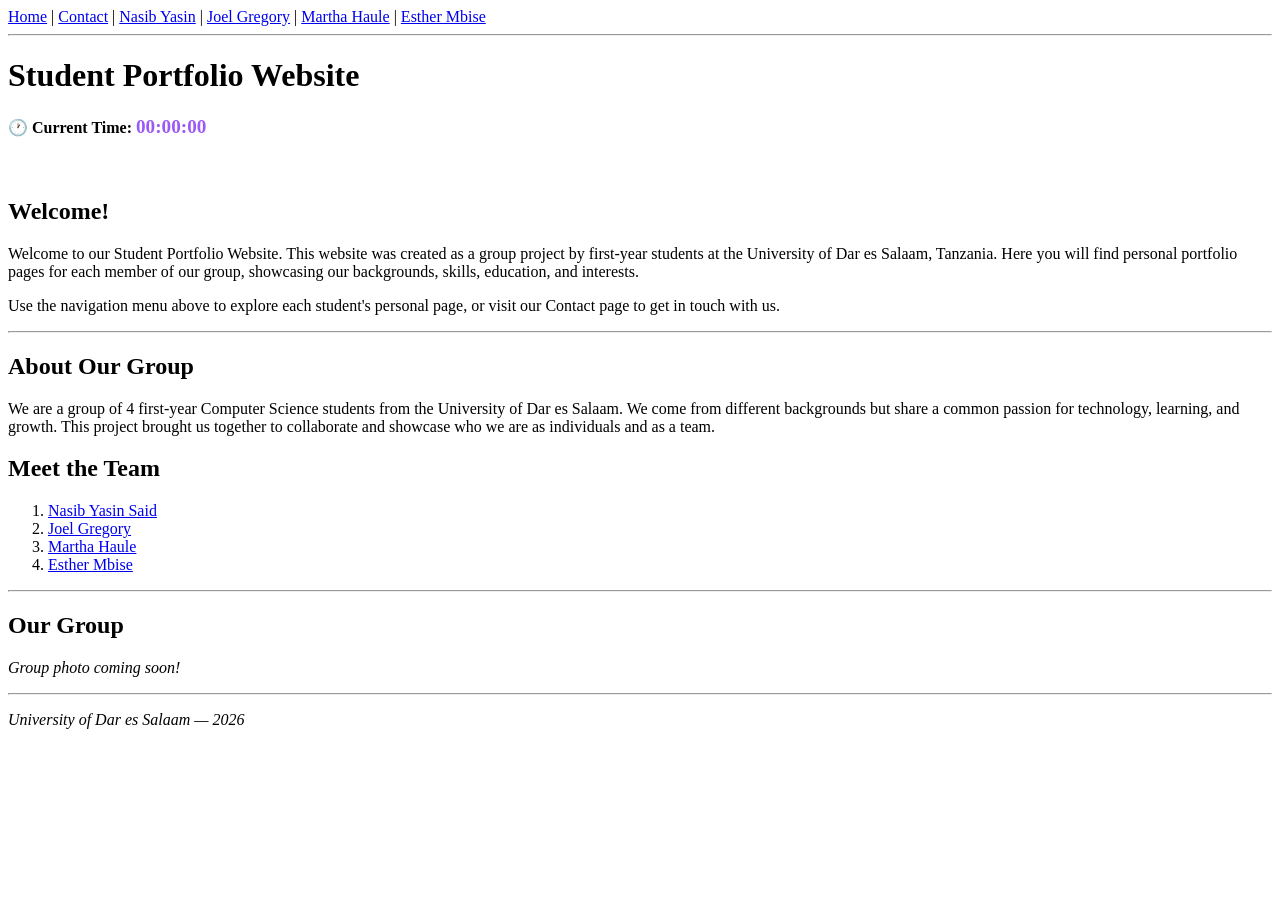
==== index.html @ c9c975cb "Add files via upload" ====
<!DOCTYPE html>
<html lang="en">

<head>
    <meta charset="UTF-8">
    <meta name="viewport" content="width=device-width, initial-scale=1.0">
    <title>Student Portfolio Website</title>
</head>

<body>

    <!-- ============================================================
         NAVIGATION MENU - Links to all group pages
         ============================================================ -->
    <nav>
        <a href="index.html">Home</a> |
        <a href="contact.html">Contact</a> |
        <a href="profile1.html">Nasib Yasin</a> |
        <a href="profile2.html">Joel Gregory</a> |
        <a href="profile3.html">Martha Haule</a> |
        <a href="profile4.html">Esther Mbise</a>
    </nav>

    <hr>

    <!-- ============================================================
         WEBSITE TITLE
         ============================================================ -->
    <h1>Student Portfolio Website</h1>

    <!-- Live Clock -->
    <p><strong>🕐 Current Time:</strong> <span id="liveClock" style="font-size:1.2rem; color:#9b59f5; font-weight:bold;">00:00:00</span></p>

    <!-- Typewriter welcome message -->
    <p id="typewriterText" style="font-size:1.1rem; font-style:italic; margin-top:0.5rem; min-height:1.5rem;"></p>

    <!-- ============================================================
         WELCOME MESSAGE
         ============================================================ -->
    <h2>Welcome!</h2>
    <p>
        Welcome to our Student Portfolio Website. This website was created as a group project
        by first-year students at the University of Dar es Salaam, Tanzania.
        Here you will find personal portfolio pages for each member of our group,
        showcasing our backgrounds, skills, education, and interests.
    </p>
    <p>
        Use the navigation menu above to explore each student's personal page,
        or visit our Contact page to get in touch with us.
    </p>

    <hr>

    <!-- ============================================================
         GROUP INTRODUCTION
         ============================================================ -->
    <h2>About Our Group</h2>
    <p>
        We are a group of 4 first-year Computer Science students from the
        University of Dar es Salaam. We come from different backgrounds but share
        a common passion for technology, learning, and growth.
        This project brought us together to collaborate and showcase who we are
        as individuals and as a team.
    </p>

    <!-- ============================================================
         GROUP MEMBERS LIST
         ============================================================ -->
    <h2>Meet the Team</h2>
    <ol>
        <li><a href="profile1.html">Nasib Yasin Said</a></li>
        <li><a href="profile2.html">Joel Gregory</a></li>
        <li><a href="profile3.html">Martha Haule</a></li>
        <li><a href="profile4.html">Esther Mbise</a></li>
    </ol>

    <hr>

    <!-- ============================================================
         GROUP IMAGE (optional - add group photo to images folder)
         ============================================================ -->
    <h2>Our Group</h2>
    <p><em>Group photo coming soon!</em></p>
    <!-- Uncomment below and add your group photo to the images folder -->
    <!-- <img src="images/group.jpg" alt="Group Photo" width="400"> -->

    <hr>

    <!-- Footer -->
    <p><em>University of Dar es Salaam &mdash; 2026</em></p>

  <script src="js/home.js" defer></script>

</body>

</html>
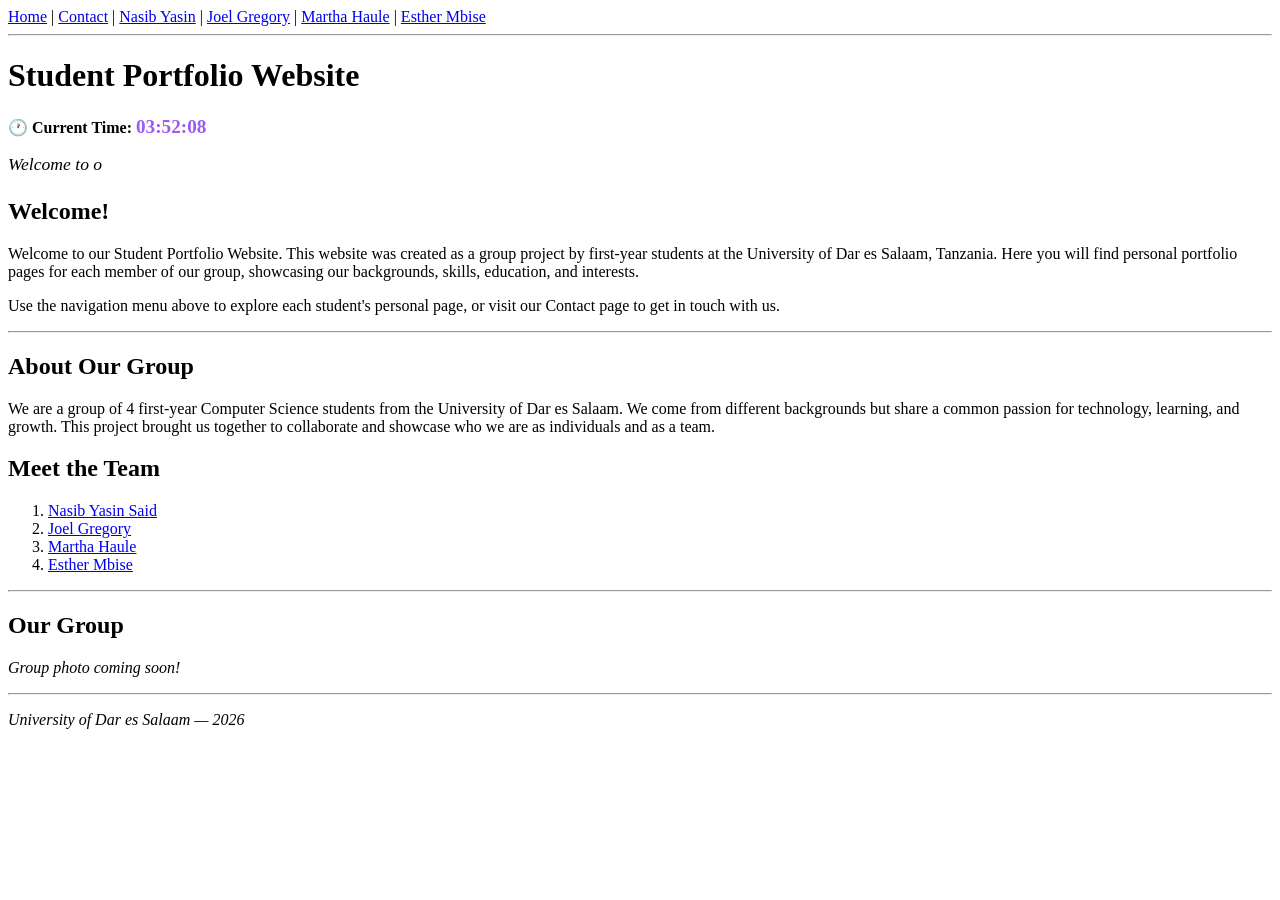
==== commit 80cee137: "Update index.html" ====
--- a/index.html
+++ b/index.html
@@ -89,7 +89,7 @@
     <!-- Footer -->
     <p><em>University of Dar es Salaam &mdash; 2026</em></p>
 
-  <script src="js/home.js" defer></script>
+  <script src="home.js" defer></script>
 
 </body>
 
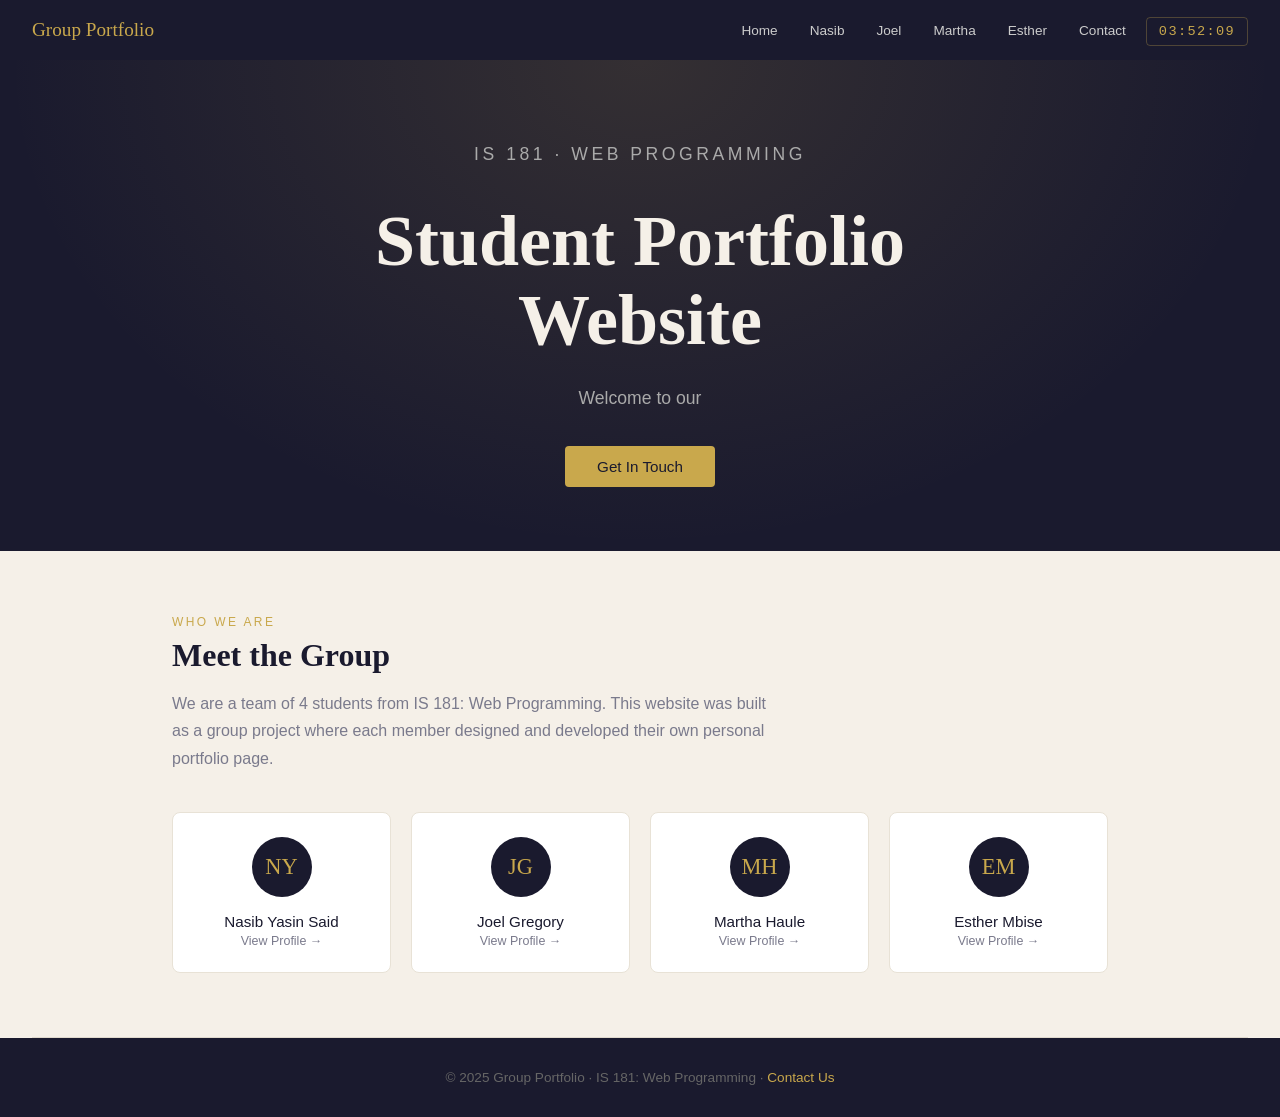
==== commit a4cab756: "Add files via upload" ====
--- a/index.html
+++ b/index.html
@@ -1,96 +1,301 @@
 <!DOCTYPE html>
 <html lang="en">
-
 <head>
-    <meta charset="UTF-8">
-    <meta name="viewport" content="width=device-width, initial-scale=1.0">
-    <title>Student Portfolio Website</title>
+  <meta charset="UTF-8" />
+  <meta name="viewport" content="width=device-width, initial-scale=1.0"/>
+  <title>Student Portfolio Website</title>
+  <link href="https://fonts.googleapis.com/css2?family=Playfair+Display:wght@700;900&family=DM+Sans:wght@300;400;500&display=swap" rel="stylesheet"/>
+  <style>
+    *, *::before, *::after { box-sizing: border-box; margin: 0; padding: 0; }
+
+    :root {
+      --ink: #1a1a2e;
+      --cream: #f5f0e8;
+      --gold: #c9a84c;
+      --muted: #7a7a8c;
+      --card: #ffffff;
+    }
+
+    body {
+      font-family: 'DM Sans', sans-serif;
+      background-color: var(--cream);
+      color: var(--ink);
+      min-height: 100vh;
+    }
+
+    /* NAV */
+    nav {
+      background: var(--ink);
+      padding: 0 2rem;
+      display: flex;
+      align-items: center;
+      justify-content: space-between;
+      position: sticky;
+      top: 0;
+      z-index: 100;
+      height: 60px;
+    }
+
+    .nav-brand {
+      font-family: 'Playfair Display', serif;
+      color: var(--gold);
+      font-size: 1.2rem;
+      text-decoration: none;
+    }
+
+    .nav-links {
+      display: flex;
+      gap: 0.5rem;
+      list-style: none;
+      flex-wrap: wrap;
+      align-items: center;
+    }
+
+    .nav-links a {
+      color: #ccc;
+      text-decoration: none;
+      font-size: 0.85rem;
+      padding: 0.4rem 0.75rem;
+      border-radius: 4px;
+      transition: color 0.2s, background 0.2s;
+    }
+
+    .nav-links a:hover {
+      color: var(--gold);
+      background: rgba(201,168,76,0.1);
+    }
+
+    /* CLOCK in nav */
+    #liveClock {
+      color: var(--gold);
+      font-size: 0.85rem;
+      font-family: 'DM Sans', monospace;
+      letter-spacing: 0.1em;
+      padding: 0.4rem 0.75rem;
+      border: 1px solid rgba(201,168,76,0.3);
+      border-radius: 4px;
+    }
+
+    /* HERO */
+    .hero {
+      background: var(--ink);
+      color: var(--cream);
+      text-align: center;
+      padding: 5rem 2rem 4rem;
+      position: relative;
+      overflow: hidden;
+    }
+
+    .hero::before {
+      content: '';
+      position: absolute;
+      inset: 0;
+      background: radial-gradient(ellipse at 50% 0%, rgba(201,168,76,0.15) 0%, transparent 70%);
+    }
+
+    .hero-label {
+      font-size: 0.8rem;
+      letter-spacing: 0.2em;
+      text-transform: uppercase;
+      color: var(--gold);
+      margin-bottom: 1rem;
+      position: relative;
+    }
+
+    .hero h1 {
+      font-family: 'Playfair Display', serif;
+      font-size: clamp(2.5rem, 6vw, 4.5rem);
+      line-height: 1.1;
+      margin-bottom: 1.5rem;
+      position: relative;
+    }
+
+    .hero p {
+      font-size: 1.1rem;
+      color: #aaa;
+      max-width: 540px;
+      margin: 0 auto 2rem;
+      line-height: 1.7;
+      position: relative;
+    }
+
+    .hero-btn {
+      display: inline-block;
+      background: var(--gold);
+      color: var(--ink);
+      padding: 0.75rem 2rem;
+      border-radius: 4px;
+      text-decoration: none;
+      font-weight: 500;
+      font-size: 0.95rem;
+      transition: opacity 0.2s;
+      position: relative;
+    }
+
+    .hero-btn:hover { opacity: 0.85; }
+
+    /* SECTION */
+    section {
+      max-width: 1000px;
+      margin: 0 auto;
+      padding: 4rem 2rem;
+    }
+
+    .section-label {
+      font-size: 0.75rem;
+      letter-spacing: 0.2em;
+      text-transform: uppercase;
+      color: var(--gold);
+      margin-bottom: 0.5rem;
+    }
+
+    .section-title {
+      font-family: 'Playfair Display', serif;
+      font-size: 2rem;
+      margin-bottom: 1rem;
+      color: var(--ink);
+    }
+
+    .section-desc {
+      color: var(--muted);
+      line-height: 1.7;
+      max-width: 600px;
+      margin-bottom: 2.5rem;
+    }
+
+    /* STUDENT GRID */
+    .grid {
+      display: grid;
+      grid-template-columns: repeat(auto-fill, minmax(200px, 1fr));
+      gap: 1.25rem;
+    }
+
+    .student-card {
+      background: var(--card);
+      border-radius: 8px;
+      padding: 1.5rem 1.25rem;
+      text-align: center;
+      border: 1px solid #e8e2d6;
+      transition: transform 0.2s, box-shadow 0.2s;
+      text-decoration: none;
+      color: var(--ink);
+      display: block;
+    }
+
+    .student-card:hover {
+      transform: translateY(-4px);
+      box-shadow: 0 8px 24px rgba(0,0,0,0.08);
+    }
+
+    .avatar {
+      width: 60px;
+      height: 60px;
+      border-radius: 50%;
+      background: var(--ink);
+      margin: 0 auto 1rem;
+      display: flex;
+      align-items: center;
+      justify-content: center;
+      font-family: 'Playfair Display', serif;
+      font-size: 1.4rem;
+      color: var(--gold);
+    }
+
+    .student-name {
+      font-weight: 500;
+      margin-bottom: 0.25rem;
+      font-size: 0.95rem;
+    }
+
+    .student-role {
+      font-size: 0.78rem;
+      color: var(--muted);
+    }
+
+    /* DIVIDER */
+    .divider {
+      border: none;
+      border-top: 1px solid #e0d9cd;
+      margin: 0 2rem;
+    }
+
+    /* FOOTER */
+    footer {
+      background: var(--ink);
+      color: #666;
+      text-align: center;
+      padding: 2rem;
+      font-size: 0.85rem;
+    }
+
+    footer a { color: var(--gold); text-decoration: none; }
+  </style>
 </head>
-
 <body>
 
-    <!-- ============================================================
-         NAVIGATION MENU - Links to all group pages
-         ============================================================ -->
-    <nav>
-        <a href="index.html">Home</a> |
-        <a href="contact.html">Contact</a> |
-        <a href="profile1.html">Nasib Yasin</a> |
-        <a href="profile2.html">Joel Gregory</a> |
-        <a href="profile3.html">Martha Haule</a> |
-        <a href="profile4.html">Esther Mbise</a>
-    </nav>
-
-    <hr>
-
-    <!-- ============================================================
-         WEBSITE TITLE
-         ============================================================ -->
-    <h1>Student Portfolio Website</h1>
-
-    <!-- Live Clock -->
-    <p><strong>🕐 Current Time:</strong> <span id="liveClock" style="font-size:1.2rem; color:#9b59f5; font-weight:bold;">00:00:00</span></p>
-
-    <!-- Typewriter welcome message -->
-    <p id="typewriterText" style="font-size:1.1rem; font-style:italic; margin-top:0.5rem; min-height:1.5rem;"></p>
-
-    <!-- ============================================================
-         WELCOME MESSAGE
-         ============================================================ -->
-    <h2>Welcome!</h2>
-    <p>
-        Welcome to our Student Portfolio Website. This website was created as a group project
-        by first-year students at the University of Dar es Salaam, Tanzania.
-        Here you will find personal portfolio pages for each member of our group,
-        showcasing our backgrounds, skills, education, and interests.
+  <!-- NAVIGATION -->
+  <nav>
+    <a class="nav-brand" href="index.html">Group Portfolio</a>
+    <ul class="nav-links">
+      <li><a href="index.html">Home</a></li>
+      <li><a href="profile1.html">Nasib</a></li>
+      <li><a href="profile2.html">Joel</a></li>
+      <li><a href="profile3.html">Martha</a></li>
+      <li><a href="profile4.html">Esther</a></li>
+      <li><a href="contact.html">Contact</a></li>
+      <li><span id="liveClock"></span></li>
+    </ul>
+  </nav>
+
+  <!-- HERO -->
+  <div class="hero">
+    <p class="hero-label">IS 181 · Web Programming</p>
+    <h1>Student Portfolio<br/>Website</h1>
+    <p id="typewriterText"></p>
+    <a href="contact.html" class="hero-btn">Get In Touch</a>
+  </div>
+
+  <!-- GROUP INTRO -->
+  <section>
+    <p class="section-label">Who We Are</p>
+    <h2 class="section-title">Meet the Group</h2>
+    <p class="section-desc">
+      We are a team of 4 students from IS 181: Web Programming. This website was built as a group project where each member designed and developed their own personal portfolio page.
     </p>
-    <p>
-        Use the navigation menu above to explore each student's personal page,
-        or visit our Contact page to get in touch with us.
-    </p>
-
-    <hr>
-
-    <!-- ============================================================
-         GROUP INTRODUCTION
-         ============================================================ -->
-    <h2>About Our Group</h2>
-    <p>
-        We are a group of 4 first-year Computer Science students from the
-        University of Dar es Salaam. We come from different backgrounds but share
-        a common passion for technology, learning, and growth.
-        This project brought us together to collaborate and showcase who we are
-        as individuals and as a team.
-    </p>
-
-    <!-- ============================================================
-         GROUP MEMBERS LIST
-         ============================================================ -->
-    <h2>Meet the Team</h2>
-    <ol>
-        <li><a href="profile1.html">Nasib Yasin Said</a></li>
-        <li><a href="profile2.html">Joel Gregory</a></li>
-        <li><a href="profile3.html">Martha Haule</a></li>
-        <li><a href="profile4.html">Esther Mbise</a></li>
-    </ol>
-
-    <hr>
-
-    <!-- ============================================================
-         GROUP IMAGE (optional - add group photo to images folder)
-         ============================================================ -->
-    <h2>Our Group</h2>
-    <p><em>Group photo coming soon!</em></p>
-    <!-- Uncomment below and add your group photo to the images folder -->
-    <!-- <img src="images/group.jpg" alt="Group Photo" width="400"> -->
-
-    <hr>
-
-    <!-- Footer -->
-    <p><em>University of Dar es Salaam &mdash; 2026</em></p>
-
-  <script src="home.js" defer></script>
+
+    <!-- STUDENT CARDS -->
+    <div class="grid">
+      <a class="student-card" href="profile1.html">
+        <div class="avatar">NY</div>
+        <div class="student-name">Nasib Yasin Said</div>
+        <div class="student-role">View Profile →</div>
+      </a>
+      <a class="student-card" href="profile2.html">
+        <div class="avatar">JG</div>
+        <div class="student-name">Joel Gregory</div>
+        <div class="student-role">View Profile →</div>
+      </a>
+      <a class="student-card" href="profile3.html">
+        <div class="avatar">MH</div>
+        <div class="student-name">Martha Haule</div>
+        <div class="student-role">View Profile →</div>
+      </a>
+      <a class="student-card" href="profile4.html">
+        <div class="avatar">EM</div>
+        <div class="student-name">Esther Mbise</div>
+        <div class="student-role">View Profile →</div>
+      </a>
+    </div>
+  </section>
+
+  <hr class="divider"/>
+
+  <footer>
+    <p>© 2025 Group Portfolio · IS 181: Web Programming · <a href="contact.html">Contact Us</a></p>
+  </footer>
+
+  <!-- JS LINK (external, placed before closing body tag) -->
+  <script src="home.js"></script>
 
 </body>
-
 </html>
